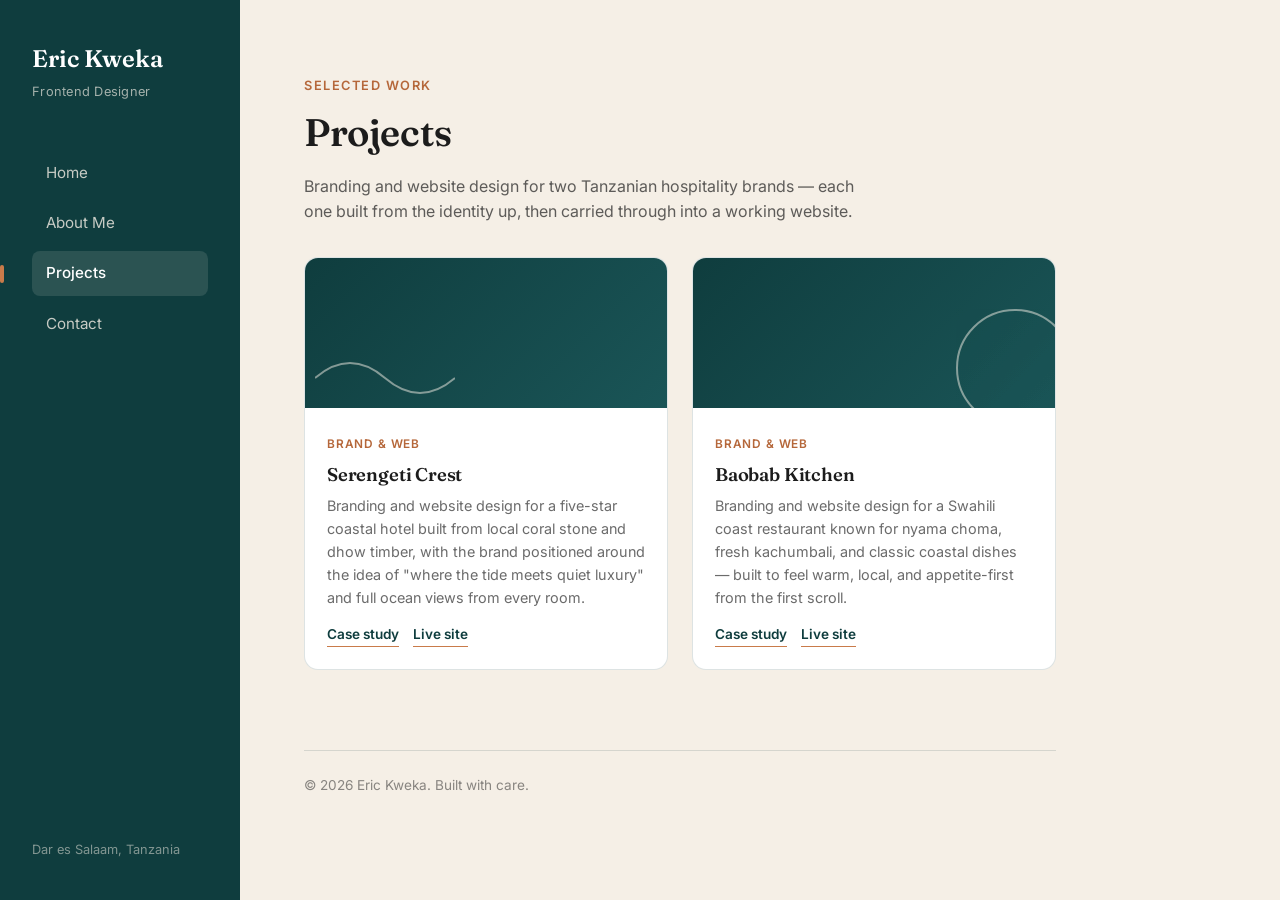
==== projects.html @ b6d16cba "Add files via upload" ====
<!DOCTYPE html>
<html lang="en">
<head>
<meta charset="UTF-8">
<meta name="viewport" content="width=device-width, initial-scale=1.0">
<title>Projects — Eric Kweka</title>
<link rel="stylesheet" href="style.css">
</head>
<body>

<div class="topbar">
  <span class="brand">Eric Kweka</span>
  <button class="menu-btn" aria-expanded="false">Menu</button>
</div>
<nav class="mobile-nav">
  <a href="index.html">Home</a>
  <a href="about.html">About</a>
  <a href="projects.html">Projects</a>
  <a href="contact.html">Contact</a>
</nav>

<div class="shell">

  <aside class="sidebar">
    <div>
      <div class="brand">Eric Kweka</div>
      <div class="brand-tag">Frontend Designer</div>
    </div>
    <nav class="nav-links">
      <a href="index.html">Home</a>
      <a href="about.html">About Me</a>
      <a href="projects.html" class="active">Projects</a>
      <a href="contact.html">Contact</a>
    </nav>
    <div class="sidebar-footer">Dar es Salaam, Tanzania</div>
  </aside>

  <main>
    <span class="eyebrow">Selected work</span>
    <h1 style="font-size:2.4rem;">Projects</h1>
    <p style="max-width:55ch; color:rgba(28,28,28,0.7);">Branding and website design for two Tanzanian hospitality brands — each one built from the identity up, then carried through into a working website.</p>

    <div class="project-grid">

      <div class="project-card">
        <div class="project-thumb">
          <svg width="140" height="60" viewBox="0 0 140 60" style="position:absolute; left:10px; bottom:10px;"><path d="M0 40 Q 35 10 70 40 T 140 40" fill="none" stroke="#F5EFE6" stroke-width="2"/></svg>
        </div>
        <div class="project-body">
          <span class="tag">Brand &amp; Web</span>
          <h3>Serengeti Crest</h3>
          <p>Branding and website design for a five-star coastal hotel built from local coral stone and dhow timber, with the brand positioned around the idea of "where the tide meets quiet luxury" and full ocean views from every room.</p>
          <div class="project-links">
            <a href="#">Case study</a>
            <a href="https://iamericx.github.io/serengeti-crest/">Live site</a>
          </div>
        </div>
      </div>

      <div class="project-card">
        <div class="project-thumb">
          <svg width="120" height="120" viewBox="0 0 120 120" style="position:absolute; right:-20px; bottom:-20px;"><circle cx="60" cy="60" r="58" fill="none" stroke="#F5EFE6" stroke-width="2"/></svg>
        </div>
        <div class="project-body">
          <span class="tag">Brand &amp; Web</span>
          <h3>Baobab Kitchen</h3>
          <p>Branding and website design for a Swahili coast restaurant known for nyama choma, fresh kachumbali, and classic coastal dishes — built to feel warm, local, and appetite-first from the first scroll.</p>
          <div class="project-links">
            <a href="#">Case study</a>
            <a href="https://iamericx.github.io/baobab-/">Live site</a>
          </div>
        </div>
      </div>

    </div>

    <footer class="page-footer">
      © 2026 Eric Kweka. Built with care.
    </footer>
  </main>
</div>

<script src="nav.js"></script>
</body>
</html>
---- style.css ----
@import url('https://fonts.googleapis.com/css2?family=Fraunces:opsz,wght@9..144,400;9..144,500;9..144,600;9..144,700&family=Inter:wght@400;500;600&display=swap');

:root {
  --teal: #0F3D3E;
  --teal-dark: #0A2C2D;
  --sand: #F5EFE6;
  --ink: #1C1C1C;
  --clay: #C97B4A;
  --clay-dark: #B5673A;
  --white: #FFFFFF;
  --line: rgba(15, 61, 62, 0.14);
  --sidebar-w: 240px;
}

* { box-sizing: border-box; }

html {
  scroll-behavior: smooth;
}

body {
  margin: 0;
  background: var(--sand);
  color: var(--ink);
  font-family: 'Inter', sans-serif;
  font-size: 16px;
  line-height: 1.6;
  -webkit-font-smoothing: antialiased;
}

a { color: inherit; text-decoration: none; }

h1, h2, h3 {
  font-family: 'Fraunces', serif;
  font-weight: 600;
  line-height: 1.15;
  margin: 0 0 0.5em;
  letter-spacing: -0.01em;
}

p { margin: 0 0 1em; }

img { max-width: 100%; display: block; }

/* ---------- Layout shell ---------- */
.shell {
  display: flex;
  min-height: 100vh;
}

/* Sidebar nav (desktop) */
.sidebar {
  width: var(--sidebar-w);
  flex-shrink: 0;
  background: var(--teal);
  color: var(--sand);
  padding: 40px 32px;
  display: flex;
  flex-direction: column;
  position: sticky;
  top: 0;
  height: 100vh;
}

.brand {
  font-family: 'Fraunces', serif;
  font-size: 1.5rem;
  font-weight: 600;
  color: var(--white);
  margin-bottom: 4px;
}

.brand-tag {
  font-size: 0.8rem;
  color: rgba(245, 239, 230, 0.65);
  margin-bottom: 48px;
  letter-spacing: 0.02em;
}

.nav-links {
  display: flex;
  flex-direction: column;
  gap: 6px;
}

.nav-links a {
  font-size: 0.95rem;
  padding: 10px 14px;
  border-radius: 8px;
  color: rgba(245, 239, 230, 0.8);
  position: relative;
  transition: background 0.2s ease, color 0.2s ease;
}

.nav-links a:hover {
  background: rgba(245, 239, 230, 0.08);
  color: var(--white);
}

.nav-links a.active {
  background: rgba(245, 239, 230, 0.12);
  color: var(--white);
  font-weight: 500;
}

.nav-links a.active::before {
  content: '';
  position: absolute;
  left: -32px;
  top: 50%;
  transform: translateY(-50%);
  width: 4px;
  height: 18px;
  background: var(--clay);
  border-radius: 2px;
}

.sidebar-footer {
  margin-top: auto;
  font-size: 0.8rem;
  color: rgba(245, 239, 230, 0.5);
}

/* Mobile top bar */
.topbar {
  display: none;
  background: var(--teal);
  color: var(--white);
  padding: 18px 24px;
  align-items: center;
  justify-content: space-between;
}

.topbar .brand { margin-bottom: 0; font-size: 1.25rem; }

.menu-btn {
  background: none;
  border: 1px solid rgba(245,239,230,0.4);
  color: var(--white);
  border-radius: 6px;
  padding: 6px 12px;
  font-family: 'Inter', sans-serif;
  font-size: 0.85rem;
  cursor: pointer;
}

.mobile-nav {
  display: none;
  flex-direction: column;
  background: var(--teal-dark);
  padding: 8px 24px 18px;
}

.mobile-nav.open { display: flex; }

.mobile-nav a {
  color: var(--sand);
  padding: 10px 0;
  border-bottom: 1px solid rgba(245,239,230,0.1);
  font-size: 0.95rem;
}

.mobile-nav a:last-child { border-bottom: none; }

/* Main content */
main {
  flex: 1;
  padding: 72px 64px;
  max-width: 880px;
}

.eyebrow {
  font-size: 0.8rem;
  font-weight: 600;
  text-transform: uppercase;
  letter-spacing: 0.12em;
  color: var(--clay-dark);
  margin-bottom: 14px;
  display: inline-block;
}

.underline-accent {
  display: inline-block;
  position: relative;
}

.underline-accent svg {
  position: absolute;
  left: 0;
  bottom: -6px;
  width: 100%;
  height: 10px;
}

/* ---------- Buttons ---------- */
.btn {
  display: inline-flex;
  align-items: center;
  gap: 8px;
  background: var(--clay);
  color: var(--white);
  padding: 13px 26px;
  border-radius: 8px;
  font-weight: 500;
  font-size: 0.95rem;
  border: none;
  cursor: pointer;
  transition: background 0.2s ease, transform 0.2s ease;
}

.btn:hover { background: var(--clay-dark); transform: translateY(-1px); }

.btn-outline {
  background: transparent;
  border: 1.5px solid var(--teal);
  color: var(--teal);
}

.btn-outline:hover { background: var(--teal); color: var(--white); }

/* ---------- Home page ---------- */
.hero {
  padding-top: 24px;
}

.hero h1 {
  font-size: clamp(2.4rem, 5vw, 3.6rem);
  max-width: 11ch;
}

.hero .lede {
  font-size: 1.15rem;
  color: rgba(28,28,28,0.72);
  max-width: 50ch;
  margin-bottom: 32px;
}

.hero-actions { display: flex; gap: 14px; flex-wrap: wrap; margin-bottom: 64px; }

.stats-row {
  display: grid;
  grid-template-columns: repeat(3, 1fr);
  gap: 24px;
  border-top: 1px solid var(--line);
  padding-top: 32px;
}

.stat .num {
  font-family: 'Fraunces', serif;
  font-size: 2.1rem;
  color: var(--teal);
  font-weight: 600;
}

.stat .label {
  font-size: 0.85rem;
  color: rgba(28,28,28,0.6);
}

.section-gap { margin-top: 72px; }

.preview-grid {
  display: grid;
  grid-template-columns: repeat(2, 1fr);
  gap: 20px;
  margin-top: 28px;
}

.preview-card {
  background: var(--white);
  border-radius: 12px;
  padding: 24px;
  border: 1px solid var(--line);
  transition: transform 0.2s ease, box-shadow 0.2s ease;
}

.preview-card:hover {
  transform: translateY(-3px);
  box-shadow: 0 12px 24px rgba(15,61,62,0.08);
}

.preview-card .tag {
  font-size: 0.75rem;
  color: var(--clay-dark);
  font-weight: 600;
  text-transform: uppercase;
  letter-spacing: 0.08em;
}

.preview-card h3 { margin-top: 8px; font-size: 1.2rem; }
.preview-card p { font-size: 0.92rem; color: rgba(28,28,28,0.65); margin-bottom: 0; }

/* ---------- About page ---------- */
.about-grid {
  display: grid;
  grid-template-columns: 200px 1fr;
  gap: 48px;
  align-items: start;
}

.avatar {
  width: 200px;
  height: 200px;
  border-radius: 16px;
  background: linear-gradient(160deg, var(--teal), var(--teal-dark));
  display: flex;
  align-items: center;
  justify-content: center;
  font-family: 'Fraunces', serif;
  font-size: 3.5rem;
  color: var(--sand);
}

.skills-list {
  display: flex;
  flex-wrap: wrap;
  gap: 10px;
  margin-top: 16px;
}

.skill-chip {
  background: var(--white);
  border: 1px solid var(--line);
  padding: 8px 16px;
  border-radius: 100px;
  font-size: 0.88rem;
}

.timeline {
  margin-top: 16px;
}

.timeline-item {
  display: grid;
  grid-template-columns: 110px 1fr;
  gap: 20px;
  padding: 20px 0;
  border-top: 1px solid var(--line);
}

.timeline-item:first-child { border-top: none; }

.timeline-item .when {
  font-size: 0.85rem;
  color: var(--clay-dark);
  font-weight: 600;
  padding-top: 2px;
}

.timeline-item h3 { font-size: 1.05rem; margin-bottom: 4px; }
.timeline-item p { font-size: 0.92rem; color: rgba(28,28,28,0.65); margin-bottom: 0; }

/* ---------- Projects page ---------- */
.project-grid {
  display: grid;
  grid-template-columns: repeat(2, 1fr);
  gap: 24px;
  margin-top: 32px;
}

.project-card {
  background: var(--white);
  border-radius: 14px;
  overflow: hidden;
  border: 1px solid var(--line);
  transition: transform 0.2s ease, box-shadow 0.2s ease;
}

.project-card:hover {
  transform: translateY(-4px);
  box-shadow: 0 16px 30px rgba(15,61,62,0.1);
}

.project-thumb {
  height: 150px;
  background: linear-gradient(135deg, var(--teal) 0%, #1a5557 100%);
  position: relative;
  overflow: hidden;
}

.project-thumb svg { position: absolute; opacity: 0.5; }

.project-body { padding: 22px; }

.project-body .tag {
  font-size: 0.74rem;
  font-weight: 600;
  text-transform: uppercase;
  letter-spacing: 0.07em;
  color: var(--clay-dark);
}

.project-body h3 { margin-top: 8px; font-size: 1.15rem; }
.project-body p { font-size: 0.9rem; color: rgba(28,28,28,0.65); }

.project-links { display: flex; gap: 14px; margin-top: 12px; }
.project-links a {
  font-size: 0.85rem;
  font-weight: 600;
  color: var(--teal);
  border-bottom: 1.5px solid var(--clay);
  padding-bottom: 1px;
}

/* ---------- Contact page ---------- */
.contact-layout {
  display: grid;
  grid-template-columns: 1fr 1fr;
  gap: 56px;
  margin-top: 24px;
}

.contact-info-item {
  display: flex;
  gap: 14px;
  margin-bottom: 24px;
}

.contact-info-item .ico {
  width: 40px;
  height: 40px;
  border-radius: 10px;
  background: var(--teal);
  color: var(--sand);
  display: flex;
  align-items: center;
  justify-content: center;
  flex-shrink: 0;
}

.contact-info-item h3 { font-size: 0.95rem; margin-bottom: 2px; }
.contact-info-item p { font-size: 0.9rem; color: rgba(28,28,28,0.65); margin-bottom: 0; }

.form-group { margin-bottom: 18px; }

.form-group label {
  display: block;
  font-size: 0.85rem;
  font-weight: 600;
  margin-bottom: 6px;
  color: var(--ink);
}

.form-group input,
.form-group textarea {
  width: 100%;
  padding: 12px 14px;
  border-radius: 8px;
  border: 1.5px solid var(--line);
  background: var(--white);
  font-family: 'Inter', sans-serif;
  font-size: 0.95rem;
  color: var(--ink);
  resize: vertical;
}

.form-group input:focus,
.form-group textarea:focus {
  outline: none;
  border-color: var(--clay);
  box-shadow: 0 0 0 3px rgba(201,123,74,0.15);
}

.form-note {
  font-size: 0.8rem;
  color: rgba(28,28,28,0.55);
  margin-top: 10px;
}

.form-status {
  font-size: 0.9rem;
  margin-top: 14px;
  display: none;
}

.form-status.show { display: block; }
.form-status.success { color: #2E7D32; }
.form-status.error { color: #C62828; }

/* ---------- Footer ---------- */
footer.page-footer {
  margin-top: 80px;
  padding-top: 24px;
  border-top: 1px solid var(--line);
  font-size: 0.85rem;
  color: rgba(28,28,28,0.5);
}

/* ---------- Focus visibility ---------- */
a:focus-visible, button:focus-visible, input:focus-visible, textarea:focus-visible {
  outline: 2px solid var(--clay);
  outline-offset: 2px;
}

/* ---------- Responsive ---------- */
@media (max-width: 860px) {
  .shell { flex-direction: column; }
  .sidebar { display: none; }
  .topbar { display: flex; }
  main { padding: 40px 24px; max-width: 100%; }
  .about-grid { grid-template-columns: 1fr; }
  .avatar { width: 140px; height: 140px; font-size: 2.4rem; }
  .preview-grid, .project-grid, .contact-layout { grid-template-columns: 1fr; }
  .stats-row { grid-template-columns: repeat(3, 1fr); gap: 12px; }
  .timeline-item { grid-template-columns: 1fr; gap: 4px; }
}

@media (prefers-reduced-motion: reduce) {
  * { transition: none !important; scroll-behavior: auto !important; }
}
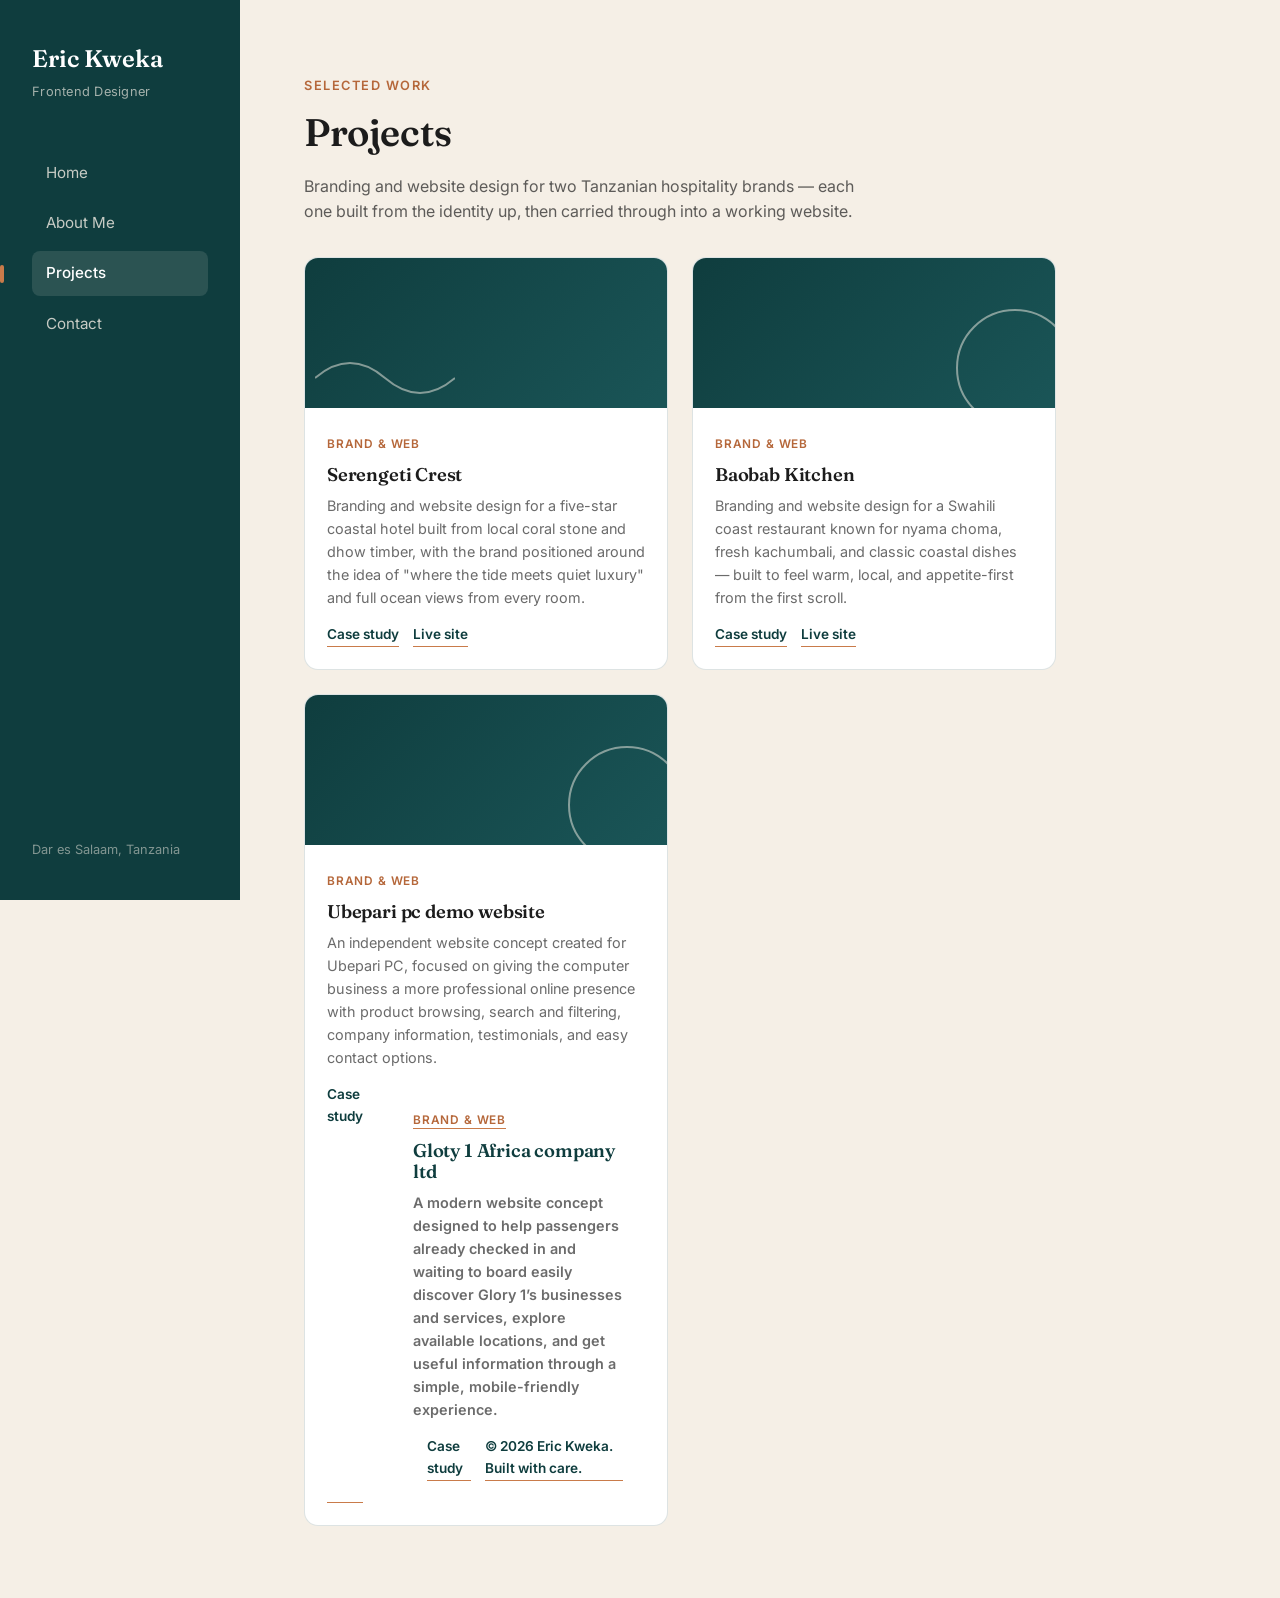
==== commit c9cb8fe2: "Add project cards for Ubepari PC and Glory 1 Africa Added two new project cards for Ubepari PC and G" ====
--- a/projects.html
+++ b/projects.html
@@ -72,6 +72,36 @@
         </div>
       </div>
 
+       <div class="project-card">
+        <div class="project-thumb">
+          <svg width="120" height="120" viewBox="0 0 120 120" style="position:absolute; right:-20px; bottom:-20px;"><circle cx="60" cy="60" r="58" fill="none" stroke="#F5EFE6" stroke-width="2"/></svg>
+        </div>
+        <div class="project-body">
+          <span class="tag">Brand &amp; Web</span>
+          <h3>Ubepari pc demo website</h3>
+          <p>An independent website concept created for Ubepari PC, focused on giving the computer business a more professional online presence with product browsing, search and filtering, company information, testimonials, and easy contact options.</p>
+          <div class="project-links">
+            <a href="#">Case study</a>
+            <a href="https://iamericx.github.io/ubepari/>Live site</a>
+          </div>
+        </div>
+      </div>
+
+               <div class="project-card">
+        <div class="project-thumb">
+          <svg width="120" height="120" viewBox="0 0 120 120" style="position:absolute; right:-20px; bottom:-20px;"><circle cx="60" cy="60" r="58" fill="none" stroke="#F5EFE6" stroke-width="2"/></svg>
+        </div>
+        <div class="project-body">
+          <span class="tag">Brand &amp; Web</span>
+          <h3>Gloty 1 Africa company ltd</h3>
+          <p> A modern website concept designed to help passengers already checked in and waiting to board easily discover Glory 1’s businesses and services, explore available locations, and get useful information through a simple, mobile-friendly experience.</p>
+          <div class="project-links">
+            <a href="#">Case study</a>
+            <a href="https://iamericx.github.io/Glory-1-/>Live site</a>
+          </div>
+        </div>
+      </div>
+
     </div>
 
     <footer class="page-footer">
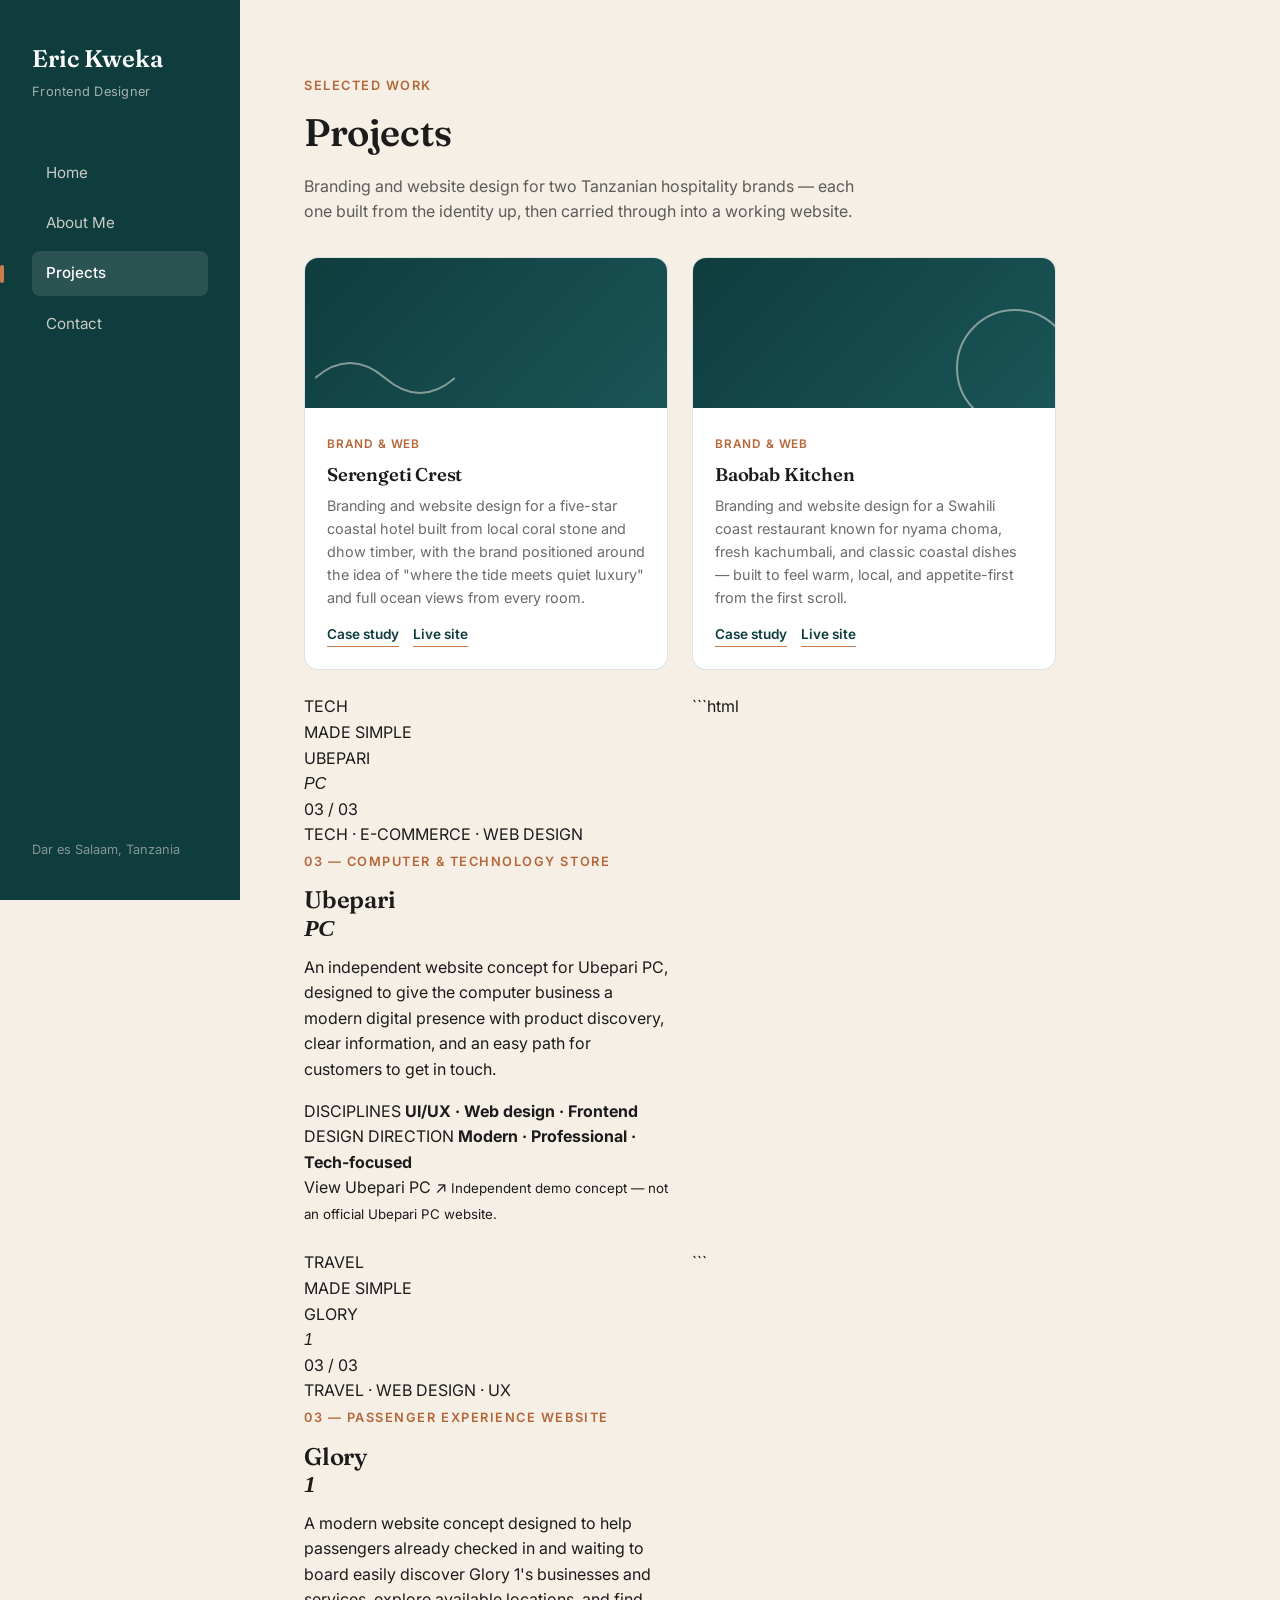
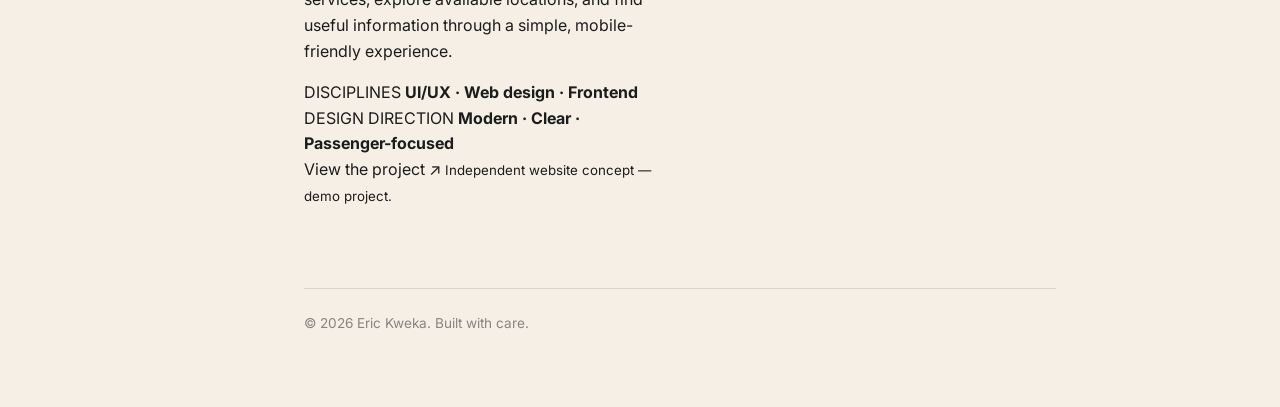
==== commit 0ad4898f: "Update projects.html" ====
--- a/projects.html
+++ b/projects.html
@@ -72,35 +72,117 @@
         </div>
       </div>
 
-       <div class="project-card">
-        <div class="project-thumb">
-          <svg width="120" height="120" viewBox="0 0 120 120" style="position:absolute; right:-20px; bottom:-20px;"><circle cx="60" cy="60" r="58" fill="none" stroke="#F5EFE6" stroke-width="2"/></svg>
+       <section class="project-showcase" id="ubepari">
+    <div class="showcase-art ubepari-art">
+        <span class="work-art-note">TECH<br>MADE SIMPLE</span>
+        <div class="ubepari-glow"></div>
+        <div class="work-art-title">UBEPARI<br><i>PC</i></div>
+        <span class="work-number">03 / 03</span>
+        <div class="showcase-tag">TECH · E-COMMERCE · WEB DESIGN</div>
+    </div>
+
+    <div class="showcase-copy">
+        <p class="eyebrow">03 — COMPUTER &amp; TECHNOLOGY STORE</p>
+
+        <h2>Ubepari<br><em>PC</em></h2>
+
+        <p>
+            An independent website concept for Ubepari PC, designed to give
+            the computer business a modern digital presence with product
+            discovery, clear information, and an easy path for customers
+            to get in touch.
+        </p>
+
+        <div class="project-facts">
+            <div>
+                <span>DISCIPLINES</span>
+                <b>UI/UX · Web design · Frontend</b>
+            </div>
+
+            <div>
+                <span>DESIGN DIRECTION</span>
+                <b>Modern · Professional · Tech-focused</b>
+            </div>
         </div>
-        <div class="project-body">
-          <span class="tag">Brand &amp; Web</span>
-          <h3>Ubepari pc demo website</h3>
-          <p>An independent website concept created for Ubepari PC, focused on giving the computer business a more professional online presence with product browsing, search and filtering, company information, testimonials, and easy contact options.</p>
-          <div class="project-links">
-            <a href="#">Case study</a>
-            <a href="https://iamericx.github.io/ubepari/>Live site</a>
-          </div>
+
+        <a class="button button-dark"
+           href="https://www.ubeparipc.co.tz/"
+           target="_blank"
+           rel="noopener noreferrer">
+            View Ubepari PC <span>↗</span>
+        </a>
+
+        <small class="project-note">
+            Independent demo concept — not an official Ubepari PC website.
+        </small>
+    </div>
+</section>
+
+          ```html
+<section class="project-showcase" id="glory1">
+
+    <div class="showcase-art glory1-art">
+        <span class="work-art-note">TRAVEL<br>MADE SIMPLE</span>
+
+        <div class="glory1-glow"></div>
+
+        <div class="work-art-title">
+            GLORY<br><i>1</i>
         </div>
-      </div>
 
-               <div class="project-card">
-        <div class="project-thumb">
-          <svg width="120" height="120" viewBox="0 0 120 120" style="position:absolute; right:-20px; bottom:-20px;"><circle cx="60" cy="60" r="58" fill="none" stroke="#F5EFE6" stroke-width="2"/></svg>
+        <span class="work-number">03 / 03</span>
+
+        <div class="showcase-tag">
+            TRAVEL · WEB DESIGN · UX
         </div>
-        <div class="project-body">
-          <span class="tag">Brand &amp; Web</span>
-          <h3>Gloty 1 Africa company ltd</h3>
-          <p> A modern website concept designed to help passengers already checked in and waiting to board easily discover Glory 1’s businesses and services, explore available locations, and get useful information through a simple, mobile-friendly experience.</p>
-          <div class="project-links">
-            <a href="#">Case study</a>
-            <a href="https://iamericx.github.io/Glory-1-/>Live site</a>
-          </div>
+    </div>
+
+    <div class="showcase-copy">
+
+        <p class="eyebrow">
+            03 — PASSENGER EXPERIENCE WEBSITE
+        </p>
+
+        <h2>
+            Glory<br><em>1</em>
+        </h2>
+
+        <p>
+            A modern website concept designed to help passengers already
+            checked in and waiting to board easily discover Glory 1's
+            businesses and services, explore available locations, and find
+            useful information through a simple, mobile-friendly experience.
+        </p>
+
+        <div class="project-facts">
+
+            <div>
+                <span>DISCIPLINES</span>
+                <b>UI/UX · Web design · Frontend</b>
+            </div>
+
+            <div>
+                <span>DESIGN DIRECTION</span>
+                <b>Modern · Clear · Passenger-focused</b>
+            </div>
+
         </div>
-      </div>
+
+        <a class="button button-dark"
+           href="https://iamericx.github.io/Glory-1-/"
+           target="_blank"
+           rel="noopener noreferrer">
+            View the project <span>↗</span>
+        </a>
+
+        <small class="project-note">
+            Independent website concept — demo project.
+        </small>
+
+    </div>
+
+</section>
+```
 
     </div>
 
